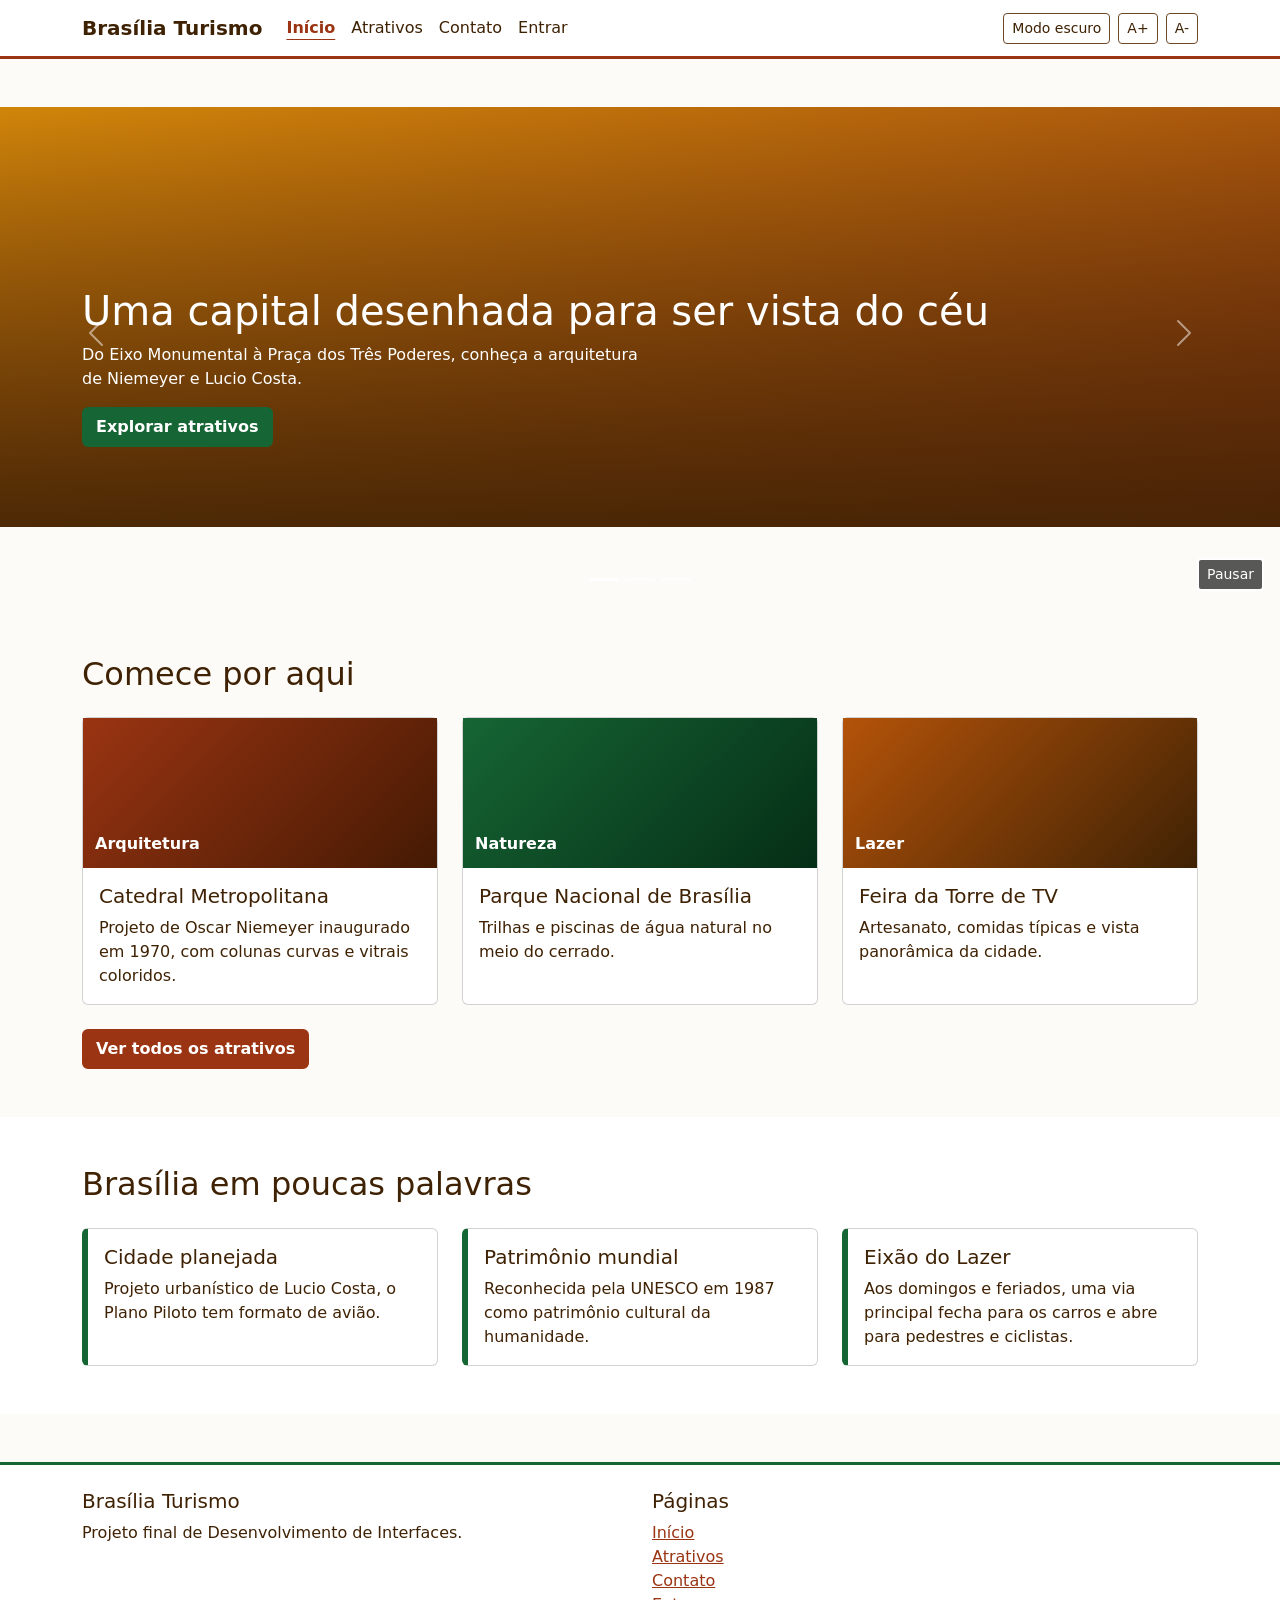
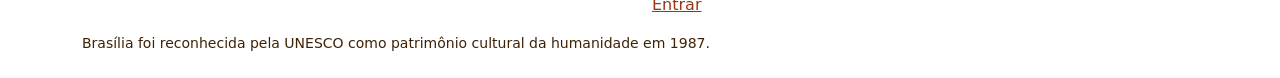
==== projeto_final/index.html @ 19c00e3d "Primeira versão do site: estrutura básica Adiciona as 4 páginas (início, atrativos, contato e login)" ====
<!DOCTYPE html>
<html lang="pt-BR">
<head>
  <meta charset="UTF-8">
  <meta name="viewport" content="width=device-width, initial-scale=1">
  <title>Início - Brasília Turismo</title>
  <link href="https://cdn.jsdelivr.net/npm/bootstrap@5.3.3/dist/css/bootstrap.min.css" rel="stylesheet">
  <link rel="stylesheet" href="style.css">
</head>
<body>
  <a class="visually-hidden-focusable" href="#conteudo">Pular para o conteúdo</a>

  <!-- Menu -->
  <nav class="navbar navbar-expand-lg border-bottom border-3 sticky-top" id="menu">
    <div class="container">
      <a class="navbar-brand" href="index.html">Brasília Turismo</a>
      <button class="navbar-toggler" type="button" data-bs-toggle="collapse" data-bs-target="#menuNav" aria-controls="menuNav" aria-expanded="false" aria-label="Abrir menu">
        <span class="navbar-toggler-icon"></span>
      </button>
      <div class="collapse navbar-collapse" id="menuNav">
        <ul class="navbar-nav me-auto">
          <li class="nav-item"><a class="nav-link active" aria-current="page" href="index.html">Início</a></li>
          <li class="nav-item"><a class="nav-link" href="atrativos.html">Atrativos</a></li>
          <li class="nav-item"><a class="nav-link" href="contato.html">Contato</a></li>
          <li class="nav-item"><a class="nav-link" href="login.html">Entrar</a></li>
        </ul>
        <!-- Acessibilidade -->
        <div class="d-flex gap-2 my-2 my-lg-0" role="group" aria-label="Acessibilidade">
          <button class="btn btn-acess btn-outline-secondary btn-sm" id="btnTema" type="button" aria-pressed="false">Modo escuro</button>
          <button class="btn btn-acess btn-outline-secondary btn-sm" id="btnMais" type="button" aria-label="Aumentar fonte">A+</button>
          <button class="btn btn-acess btn-outline-secondary btn-sm" id="btnMenos" type="button" aria-label="Diminuir fonte">A-</button>
        </div>
      </div>
    </div>
  </nav>

  <main id="conteudo">
    <!-- Carrossel -->
    <div id="carrossel" class="carousel slide position-relative" data-bs-ride="carousel" data-bs-pause="false" aria-label="Destaques de Brasília">
      <div class="carousel-indicators">
        <button type="button" data-bs-target="#carrossel" data-bs-slide-to="0" class="active" aria-current="true" aria-label="Slide 1"></button>
        <button type="button" data-bs-target="#carrossel" data-bs-slide-to="1" aria-label="Slide 2"></button>
        <button type="button" data-bs-target="#carrossel" data-bs-slide-to="2" aria-label="Slide 3"></button>
      </div>
      <div class="carousel-inner">
        <!-- Depois troque os fundos por fotos reais -->
        <div class="carousel-item active">
          <div class="slide slide1 d-flex align-items-end">
            <div class="container">
              <h1>Uma capital desenhada para ser vista do céu</h1>
              <p class="col-md-6">Do Eixo Monumental à Praça dos Três Poderes, conheça a arquitetura de Niemeyer e Lucio Costa.</p>
              <a class="btn btn-oliva" href="atrativos.html">Explorar atrativos</a>
            </div>
          </div>
        </div>
        <div class="carousel-item">
          <div class="slide slide2 d-flex align-items-end">
            <div class="container">
              <h2>Cerrado e piscinas naturais</h2>
              <p class="col-md-6">O Parque Nacional de Brasília fica perto do centro e tem águas cristalinas para nadar.</p>
              <a class="btn btn-oliva" href="atrativos.html">Ver natureza</a>
            </div>
          </div>
        </div>
        <div class="carousel-item">
          <div class="slide slide3 d-flex align-items-end">
            <div class="container">
              <h2>O pôr do sol do Planalto</h2>
              <p class="col-md-6">Veja o céu alaranjado no Lago Paranoá, na Ponte JK ou na Torre de TV.</p>
              <a class="btn btn-oliva" href="contato.html">Planejar visita</a>
            </div>
          </div>
        </div>
      </div>
      <button class="carousel-control-prev" type="button" data-bs-target="#carrossel" data-bs-slide="prev">
        <span class="carousel-control-prev-icon" aria-hidden="true"></span>
        <span class="visually-hidden">Slide anterior</span>
      </button>
      <button class="carousel-control-next" type="button" data-bs-target="#carrossel" data-bs-slide="next">
        <span class="carousel-control-next-icon" aria-hidden="true"></span>
        <span class="visually-hidden">Próximo slide</span>
      </button>
      <button class="btn btn-sm btn-pausa" id="btnPausa" type="button">Pausar</button>
    </div>

    <!-- Cartões de destaque -->
    <section class="container py-5">
      <h2 class="mb-4">Comece por aqui</h2>
      <div class="row row-cols-1 row-cols-md-3 g-4">
        <div class="col">
          <div class="card h-100">
            <div class="thumb thumb-arq" aria-hidden="true">Arquitetura</div> <!-- troque por <img> -->
            <div class="card-body">
              <h3 class="h5 card-title">Catedral Metropolitana</h3>
              <p class="card-text">Projeto de Oscar Niemeyer inaugurado em 1970, com colunas curvas e vitrais coloridos.</p>
            </div>
          </div>
        </div>
        <div class="col">
          <div class="card h-100">
            <div class="thumb thumb-nat" aria-hidden="true">Natureza</div>
            <div class="card-body">
              <h3 class="h5 card-title">Parque Nacional de Brasília</h3>
              <p class="card-text">Trilhas e piscinas de água natural no meio do cerrado.</p>
            </div>
          </div>
        </div>
        <div class="col">
          <div class="card h-100">
            <div class="thumb thumb-cul" aria-hidden="true">Lazer</div>
            <div class="card-body">
              <h3 class="h5 card-title">Feira da Torre de TV</h3>
              <p class="card-text">Artesanato, comidas típicas e vista panorâmica da cidade.</p>
            </div>
          </div>
        </div>
      </div>
      <a class="btn btn-terra mt-4" href="atrativos.html">Ver todos os atrativos</a>
    </section>

    <!-- Cartões explicativos -->
    <section class="faixa py-5">
      <div class="container">
        <h2 class="mb-4">Brasília em poucas palavras</h2>
        <div class="row row-cols-1 row-cols-md-3 g-4">
          <div class="col"><div class="card fato h-100"><div class="card-body"><h3 class="h5">Cidade planejada</h3><p class="card-text">Projeto urbanístico de Lucio Costa, o Plano Piloto tem formato de avião.</p></div></div></div>
          <div class="col"><div class="card fato h-100"><div class="card-body"><h3 class="h5">Patrimônio mundial</h3><p class="card-text">Reconhecida pela UNESCO em 1987 como patrimônio cultural da humanidade.</p></div></div></div>
          <div class="col"><div class="card fato h-100"><div class="card-body"><h3 class="h5">Eixão do Lazer</h3><p class="card-text">Aos domingos e feriados, uma via principal fecha para os carros e abre para pedestres e ciclistas.</p></div></div></div>
        </div>
      </div>
    </section>
  </main>

  <!-- Rodapé -->
  <footer class="mt-5 py-4 border-top border-3" id="rodape">
    <div class="container">
      <div class="row">
        <div class="col-md-6">
          <h2 class="h5">Brasília Turismo</h2>
          <p>Projeto final de Desenvolvimento de Interfaces.</p>
        </div>
        <div class="col-md-6">
          <h2 class="h5">Páginas</h2>
          <ul class="list-unstyled">
            <li><a href="index.html">Início</a></li>
            <li><a href="atrativos.html">Atrativos</a></li>
            <li><a href="contato.html">Contato</a></li>
            <li><a href="login.html">Entrar</a></li>
          </ul>
        </div>
      </div>
      <p class="small mb-0">Brasília foi reconhecida pela UNESCO como patrimônio cultural da humanidade em 1987.</p>
    </div>
  </footer>

  <script src="https://cdn.jsdelivr.net/npm/bootstrap@5.3.3/dist/js/bootstrap.bundle.min.js"></script>
  <script src="script.js"></script>
</body>
</html>
---- projeto_final/style.css ----
/* Cores do site (paleta da Parte A) */
:root{
  --fundo:#FDFBF7;       /* Areia Suave */
  --superficie:#FFFFFF;
  --texto:#3F2204;       /* Marrom Café */
  --terra:#9A3412;       /* Terra Cota / Siena */
  --on-terra:#FFFFFF;
  --oliva:#166534;       /* Verde Oliva */
  --on-oliva:#FFFFFF;
  --borda:#6B4A2B;
}
/* Modo escuro: mesmas cores, mais claras, pra ter contraste no fundo escuro */
[data-bs-theme="dark"]{
  --fundo:#1C1917;
  --superficie:#292524;
  --texto:#FDFBF7;
  --terra:#FB923C;
  --on-terra:#1C1917;
  --oliva:#4ADE80;
  --on-oliva:#1C1917;
  --borda:#D6CFC7;
}

/* Sobrescrevendo o Bootstrap com as nossas cores */
body{--bs-body-bg:var(--fundo);--bs-body-color:var(--texto)}
a:not(.btn):not(.nav-link):not(.navbar-brand){color:var(--terra)}
:focus-visible{outline:3px solid var(--terra);outline-offset:2px}

.navbar{--bs-navbar-color:var(--texto);--bs-navbar-hover-color:var(--terra);--bs-navbar-active-color:var(--terra);--bs-navbar-brand-color:var(--texto);--bs-navbar-brand-hover-color:var(--terra);--bs-navbar-toggler-border-color:var(--borda)}
#menu{background:var(--superficie);border-color:var(--terra)!important}
[data-bs-theme="dark"] .navbar-toggler-icon{filter:invert(1)}
.navbar-brand{font-weight:700}
.nav-link.active{font-weight:700;text-decoration:underline;text-underline-offset:6px}

/* Botões */
.btn-terra,.btn-oliva{border-width:2px;font-weight:600}
.btn-terra{--bs-btn-bg:var(--terra);--bs-btn-border-color:var(--terra);--bs-btn-color:var(--on-terra);--bs-btn-hover-bg:var(--terra);--bs-btn-hover-border-color:var(--terra);--bs-btn-hover-color:var(--on-terra);--bs-btn-active-bg:var(--terra);--bs-btn-active-color:var(--on-terra);--bs-btn-active-border-color:var(--terra)}
.btn-oliva{--bs-btn-bg:var(--oliva);--bs-btn-border-color:var(--oliva);--bs-btn-color:var(--on-oliva);--bs-btn-hover-bg:var(--oliva);--bs-btn-hover-border-color:var(--oliva);--bs-btn-hover-color:var(--on-oliva);--bs-btn-active-bg:var(--oliva);--bs-btn-active-color:var(--on-oliva);--bs-btn-active-border-color:var(--oliva)}
.btn-terra:hover,.btn-oliva:hover{filter:brightness(1.12)}
.btn-acess{--bs-btn-color:var(--texto);--bs-btn-border-color:var(--borda);--bs-btn-hover-color:var(--texto);--bs-btn-hover-bg:var(--fundo);--bs-btn-hover-border-color:var(--terra);--bs-btn-active-color:var(--texto);--bs-btn-active-bg:var(--fundo)}

/* Cartões */
.card{--bs-card-bg:var(--superficie)}
.faixa{background:var(--superficie)}
.fato{border-left:6px solid var(--oliva)}
.thumb{height:150px;display:flex;align-items:flex-end;padding:.75rem;color:#fff;font-weight:700}
.thumb-arq{background:linear-gradient(135deg,#9A3412,#451A03)}
.thumb-nat{background:linear-gradient(135deg,#166534,#052E16)}
.thumb-cul{background:linear-gradient(135deg,#B45309,#3F2204)}

/* Carrossel (troque os gradientes por fotos depois) */
.slide{min-height:420px;padding-top:3rem;padding-bottom:5rem;color:#fff}
.slide1{background:linear-gradient(180deg,rgba(63,34,4,.2),rgba(63,34,4,.9)),linear-gradient(160deg,#F59E0B,#9A3412)}
.slide2{background:linear-gradient(180deg,rgba(0,0,0,.1),rgba(20,50,30,.92)),linear-gradient(160deg,#84CC16,#166534)}
.slide3{background:linear-gradient(180deg,rgba(0,0,0,.1),rgba(40,20,5,.92)),linear-gradient(160deg,#FDBA74,#7C2D12)}
.btn-pausa{position:absolute;right:1rem;bottom:1rem;z-index:5;background:rgba(0,0,0,.65);color:#fff;border:2px solid #fff}

/* Formulários: borda mais escura pra passar no contraste (WCAG 1.4.11) */
.form-control,.form-select{border-color:var(--borda)}
.invalid-feedback{color:var(--terra);font-weight:600}

/* Abas de filtro */
.nav-pills{--bs-nav-pills-link-active-bg:var(--terra);--bs-nav-pills-link-active-color:var(--on-terra);--bs-nav-link-color:var(--texto)}
.nav-pills .nav-link{border:2px solid var(--borda)}
.nav-pills .nav-link.active{border-color:var(--terra)}

#rodape{background:var(--superficie);border-color:var(--oliva)!important}
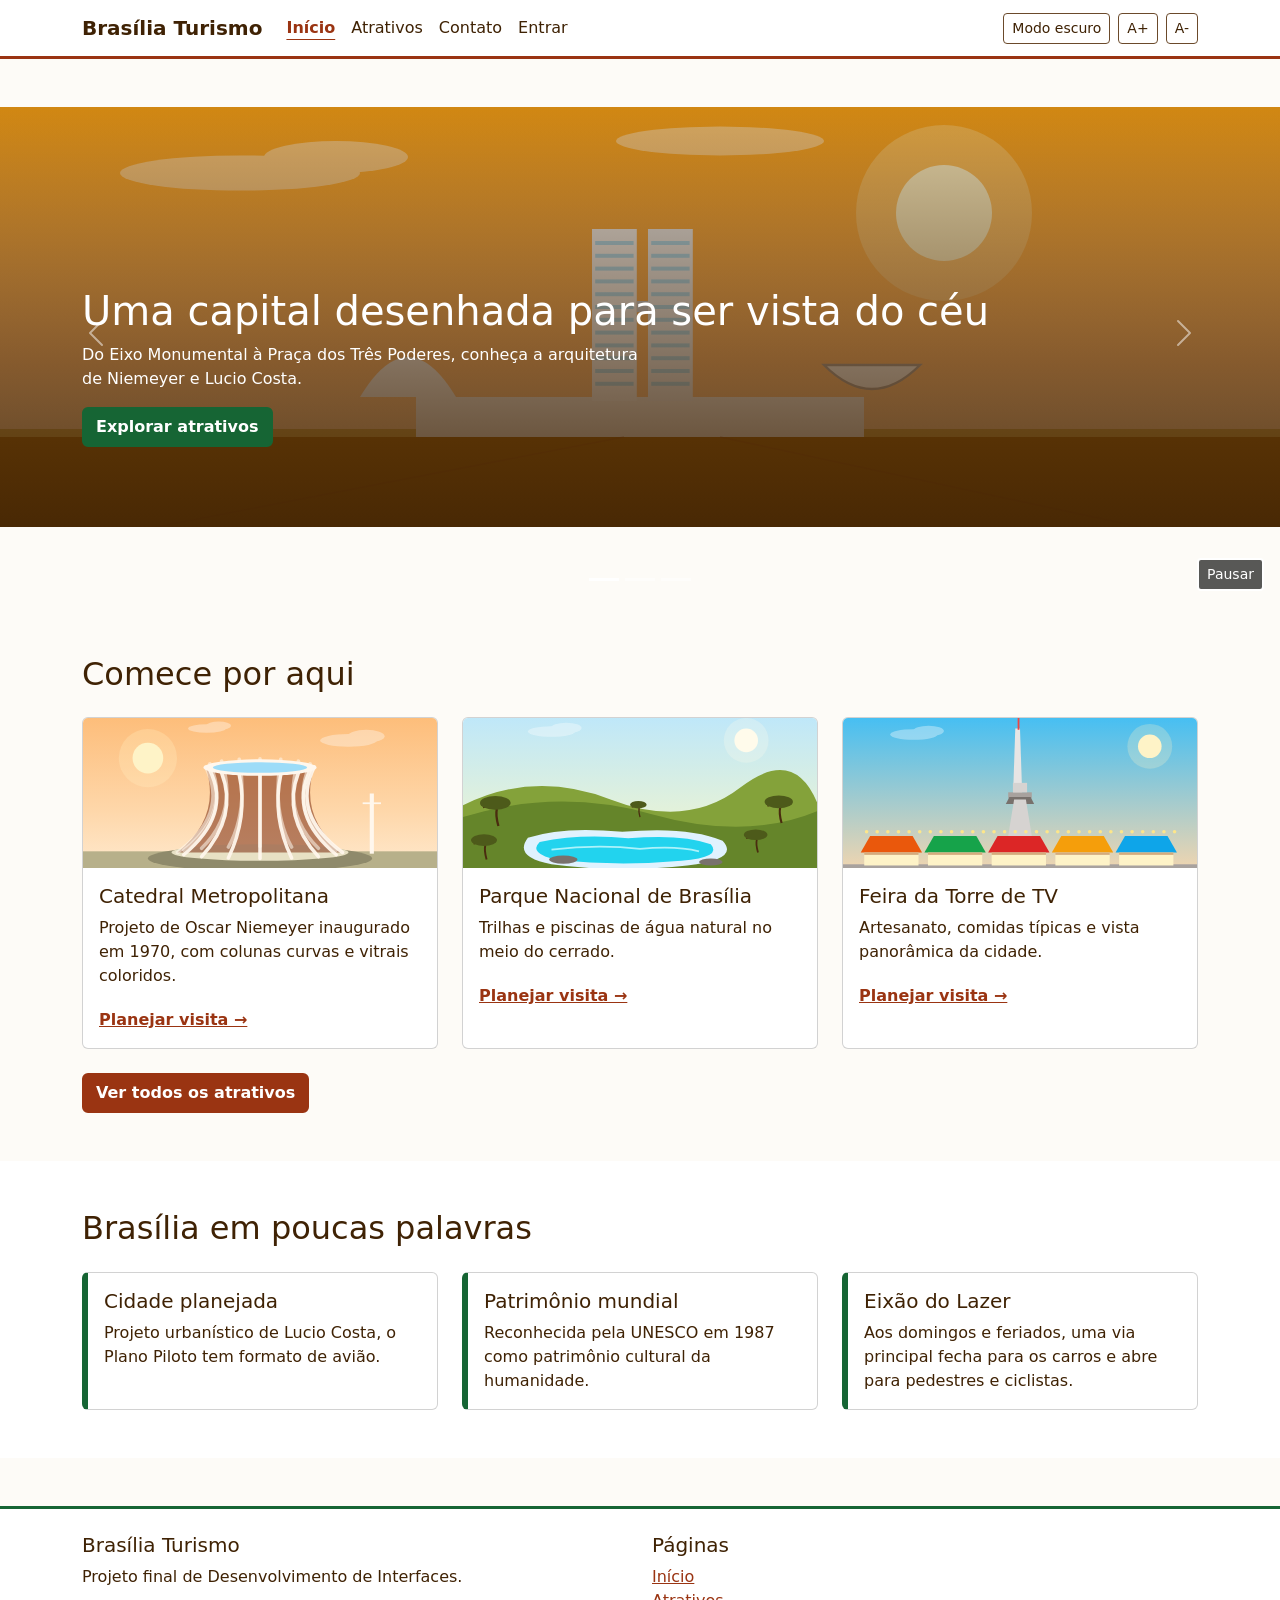
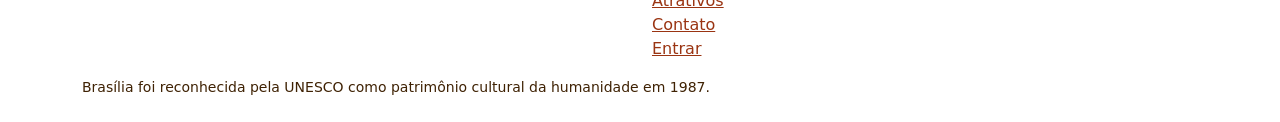
==== commit 597c3523: "Adiciona as imagens e cartoes clicaveis" ====
--- a/projeto_final/index.html
+++ b/projeto_final/index.html
@@ -43,7 +43,7 @@
         <button type="button" data-bs-target="#carrossel" data-bs-slide-to="2" aria-label="Slide 3"></button>
       </div>
       <div class="carousel-inner">
-        <!-- Depois troque os fundos por fotos reais -->
+        <!-- Imagens do carrossel: ver .slide1/.slide2/.slide3 no style.css -->
         <div class="carousel-item active">
           <div class="slide slide1 d-flex align-items-end">
             <div class="container">
@@ -89,28 +89,28 @@
       <div class="row row-cols-1 row-cols-md-3 g-4">
         <div class="col">
           <div class="card h-100">
-            <div class="thumb thumb-arq" aria-hidden="true">Arquitetura</div> <!-- troque por <img> -->
+            <img class="thumb-img" src="img/catedral.svg" alt="Ilustração da Catedral Metropolitana de Brasília, com suas colunas curvas em forma de coroa" width="600" height="300" loading="lazy">
             <div class="card-body">
               <h3 class="h5 card-title">Catedral Metropolitana</h3>
-              <p class="card-text">Projeto de Oscar Niemeyer inaugurado em 1970, com colunas curvas e vitrais coloridos.</p>
+              <p class="card-text">Projeto de Oscar Niemeyer inaugurado em 1970, com colunas curvas e vitrais coloridos.</p><a class="stretched-link fw-semibold" href="contato.html?atrativo=Catedral+Metropolitana" aria-label="Planejar visita: Catedral Metropolitana">Planejar visita &rarr;</a>
             </div>
           </div>
         </div>
         <div class="col">
           <div class="card h-100">
-            <div class="thumb thumb-nat" aria-hidden="true">Natureza</div>
+            <img class="thumb-img" src="img/parque-nacional.svg" alt="Ilustração de uma piscina natural cercada por vegetação do cerrado no Parque Nacional de Brasília" width="600" height="300" loading="lazy">
             <div class="card-body">
               <h3 class="h5 card-title">Parque Nacional de Brasília</h3>
-              <p class="card-text">Trilhas e piscinas de água natural no meio do cerrado.</p>
+              <p class="card-text">Trilhas e piscinas de água natural no meio do cerrado.</p><a class="stretched-link fw-semibold" href="contato.html?atrativo=Parque+Nacional+de+Brasília" aria-label="Planejar visita: Parque Nacional de Brasília">Planejar visita &rarr;</a>
             </div>
           </div>
         </div>
         <div class="col">
           <div class="card h-100">
-            <div class="thumb thumb-cul" aria-hidden="true">Lazer</div>
+            <img class="thumb-img" src="img/feira-torre-tv.svg" alt="Ilustração da Torre de TV de Brasília com as barracas coloridas da feira ao pé dela" width="600" height="300" loading="lazy">
             <div class="card-body">
               <h3 class="h5 card-title">Feira da Torre de TV</h3>
-              <p class="card-text">Artesanato, comidas típicas e vista panorâmica da cidade.</p>
+              <p class="card-text">Artesanato, comidas típicas e vista panorâmica da cidade.</p><a class="stretched-link fw-semibold" href="contato.html?atrativo=Feira+da+Torre+de+TV" aria-label="Planejar visita: Feira da Torre de TV">Planejar visita &rarr;</a>
             </div>
           </div>
         </div>
--- a/projeto_final/style.css
+++ b/projeto_final/style.css
@@ -44,15 +44,17 @@
 .faixa{background:var(--superficie)}
 .fato{border-left:6px solid var(--oliva)}
 .thumb{height:150px;display:flex;align-items:flex-end;padding:.75rem;color:#fff;font-weight:700}
+.thumb-img{display:block;width:100%;height:150px;object-fit:cover;border-radius:var(--bs-card-inner-border-radius) var(--bs-card-inner-border-radius) 0 0}
 .thumb-arq{background:linear-gradient(135deg,#9A3412,#451A03)}
 .thumb-nat{background:linear-gradient(135deg,#166534,#052E16)}
 .thumb-cul{background:linear-gradient(135deg,#B45309,#3F2204)}
 
-/* Carrossel (troque os gradientes por fotos depois) */
+/* Carrossel: imagem de fundo com degradê escuro por cima para garantir contraste do texto branco */
 .slide{min-height:420px;padding-top:3rem;padding-bottom:5rem;color:#fff}
-.slide1{background:linear-gradient(180deg,rgba(63,34,4,.2),rgba(63,34,4,.9)),linear-gradient(160deg,#F59E0B,#9A3412)}
-.slide2{background:linear-gradient(180deg,rgba(0,0,0,.1),rgba(20,50,30,.92)),linear-gradient(160deg,#84CC16,#166534)}
-.slide3{background:linear-gradient(180deg,rgba(0,0,0,.1),rgba(40,20,5,.92)),linear-gradient(160deg,#FDBA74,#7C2D12)}
+.slide{background-size:cover;background-position:center}
+.slide1{background-image:linear-gradient(180deg,rgba(63,34,4,.2),rgba(63,34,4,.9)),url(img/hero-eixo.svg)}
+.slide2{background-image:linear-gradient(180deg,rgba(0,0,0,.1),rgba(20,50,30,.92)),url(img/hero-cerrado.svg)}
+.slide3{background-image:linear-gradient(180deg,rgba(0,0,0,.1),rgba(40,20,5,.92)),url(img/hero-por-do-sol.svg)}
 .btn-pausa{position:absolute;right:1rem;bottom:1rem;z-index:5;background:rgba(0,0,0,.65);color:#fff;border:2px solid #fff}
 
 /* Formulários: borda mais escura pra passar no contraste (WCAG 1.4.11) */
@@ -65,3 +67,8 @@
 .nav-pills .nav-link.active{border-color:var(--terra)}
 
 #rodape{background:var(--superficie);border-color:var(--oliva)!important}
+
+/* Cartões clicáveis (link estendido) */
+.card:has(.stretched-link):hover{border-color:var(--terra);box-shadow:0 .25rem .75rem rgba(0,0,0,.15)}
+.card:has(.stretched-link:focus-visible){outline:3px solid var(--terra);outline-offset:2px}
+.card-body .stretched-link{display:inline-block;margin-top:.25rem}
